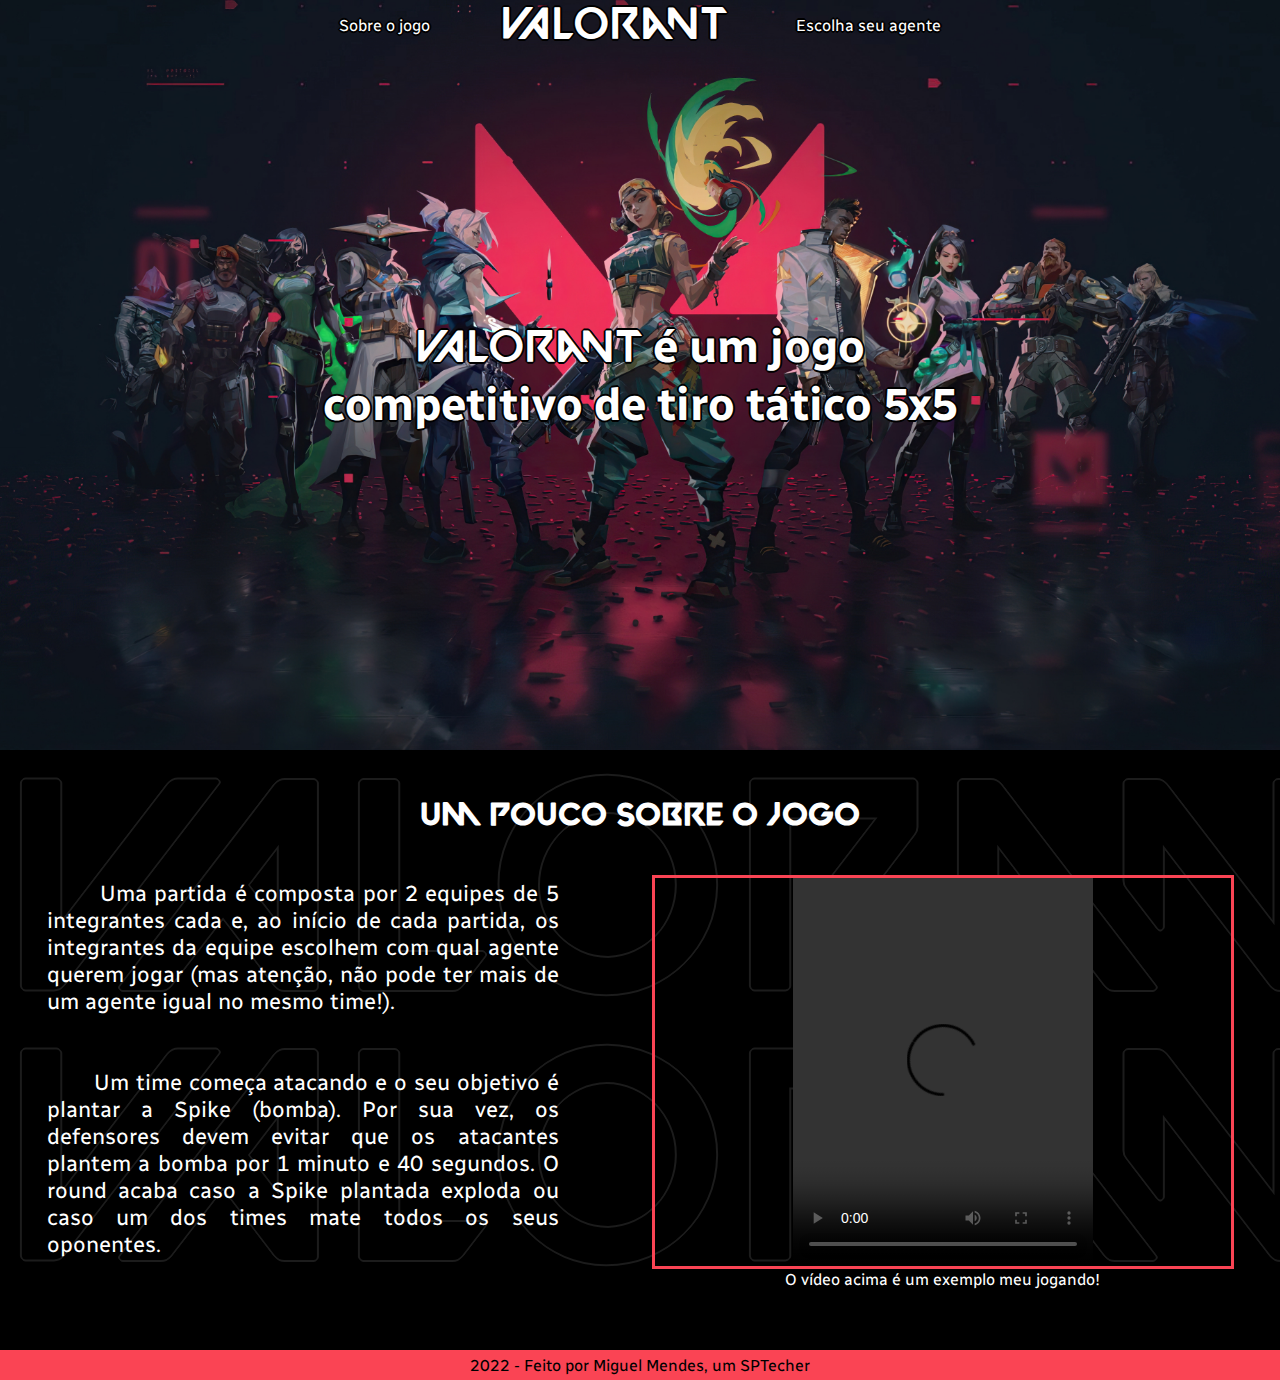
==== index.html @ 9a8d0a12 "Finalização do index" ====
<!DOCTYPE html>
<html lang="en">
  <head>
    <meta charset="UTF-8" />
    <meta http-equiv="X-UA-Compatible" content="IE=edge" />
    <meta name="viewport" content="width=device-width, initial-scale=1.0" />
    <title>Projeto do Miguel</title>
    <link rel="stylesheet" href="style.css" />
  </head>
  <body>
    <header>
      <div class="container_header">
        <a href="#sobre" class="item_lista">Sobre o jogo</a>
        <a href="" class="icon_val">vALORaNT</a>
        <a href="" class="item_lista">Escolha seu agente</a>
      </div>
    </header>
    <div class="banner">
      <div class="container_banner">
        <h1>
          <span class="text_valo">vALORaNT</span> é um jogo competitivo de tiro
          tático 5x5
        </h1>
      </div>
    </div>
    <div class="sobre_o_jogo" id="sobre">
      <span class="fundo">vALORaNT</span>
      <span class="fundo2">vALORaNT</span>
      <div class="container1">
        <h1>Um pouco sobre o jogo</h1>
      </div>
      <div class="container2">
        <div class="explicacao_jogo">
          <span class="span_p1">&nbsp;&nbsp;&nbsp;&nbsp;&nbsp;&nbsp;&nbsp;Uma partida é composta por 2 equipes de 5 integrantes cada e, ao início de cada partida, os integrantes
          da equipe escolhem com qual agente querem jogar (mas atenção, não pode ter mais de um agente igual no mesmo time!).</span>
          <br><br>
          <span class="span_p2">&nbsp;&nbsp;&nbsp;&nbsp;&nbsp;&nbsp;&nbsp;Um time começa atacando e o seu objetivo é plantar a Spike (bomba). Por sua vez, os defensores
            devem evitar que os atacantes plantem a bomba por 1 minuto e 40 segundos. O round acaba caso a Spike plantada exploda ou
            caso um dos times mate todos os seus oponentes.
          </span>
        </div>
        <div class="video_highlight">
          <video src="videos/5k no reload.mp4" controls loop></video>
          <p>O vídeo acima é um exemplo meu jogando!</p>
        </div>
      </div>
    </div>
    <div id="div_escolha_agentes"></div>
    <footer>
      <span>2022 - Feito por Miguel Mendes, um SPTecher</span>
    </footer>
  </body>
</html>
---- style.css ----
/* Globais */
@font-face {
    font-family: 'VALORANT';
    src: url(fonts/Valorant_Font.ttf);
}

@font-face {
    font-family: 'Radio_canada';
    src: url(fonts/Radio_Canada/RadioCanada-VariableFont_wdth\,wght.ttf);
}

html{
    scroll-behavior: smooth;
}

body{
    margin: 0;
    padding: 0;
    font-family: 'Radio_canada';
}

h1{
    margin: 0;
}

p{
    margin: 0;
    padding: 0;
}

/* width */
::-webkit-scrollbar {
    width: 5px;
  }
  
  /* Handle */
  ::-webkit-scrollbar-thumb {
    background: #fa4454;
  }
  

/* Header */
header{
    display: flex;
    justify-content: center;
    background-color: #00000000;
    position: absolute;
    z-index: 3;
    width: 100%;
    height: 50px;
    /* border-bottom: #fa4454 2px solid; */
}

.container_header{
    width: 50%;
    display: flex;
    justify-content: space-evenly;
    align-items: center;
}

.container_header a{
    text-decoration: none;
    text-shadow: 2px 0 0 #000, -2px 0 0 #000, 0 2px 0 #000, 0 -2px 0 #000, 1px 1px #000, -1px -1px 0 #000, 1px -1px 0 #000, -1px 1px 0 #000;
}

.icon_val{
    font-family: 'VALORANT';
    font-size: 45px;
    margin: 10px 50px;
    padding: 0;
    color: white;
    padding-top: 7px;
}

.icon_val:hover{
    color: #fa4454;
}

.item_lista{
    color: white;
}

.item_lista:hover{
    color: #fa4454;
}

/* Banner */
.banner{
    background-image: url('imagens/banner3.jpg');
    background-size: cover;
    background-position: center;
    height: 750px;
    display: flex;
    align-items: center;
    justify-content: center;
}

.container_banner{
    width: 50%;
    display: flex;
    justify-content: center;
}

.container_banner h1{
    color: white;
    font-size: 45px;
    text-align: center;
    text-shadow: 2px 0 0 #000, -2px 0 0 #000, 0 2px 0 #000, 0 -2px 0 #000, 1px 1px #000, -1px -1px 0 #000, 1px -1px 0 #000, -1px 1px 0 #000;
}

.text_valo{
    font-family: 'VALORANT';
    font-weight: normal;
}

/* sobre o jogo */

.sobre_o_jogo{
    height: 600px;
    background-color: #000;
    display: flex;
    flex-direction: column;
    position: relative;
}

.sobre_o_jogo .fundo{
    font-family: 'VALORANT';
    font-size: 300px;
    color: black;
    position: absolute;
    z-index: 1;
    text-shadow: 2px 0 0 #1c1c1c, -2px 0 0 #1c1c1c, 0 2px 0 #1c1c1c, 0 -2px 0 #1c1c1c, 1px 1px #1c1c1c, -1px -1px 0 #1c1c1c, 1px -1px 0 #1c1c1c, -1px 1px 0 #1c1c1c
}

.sobre_o_jogo .fundo2{
    font-family: 'VALORANT';
    font-size: 300px;
    color: black;
    position: absolute;
    bottom: 0;
    z-index: 1;
    text-shadow: 2px 0 0 #1c1c1c, -2px 0 0 #1c1c1c, 0 2px 0 #1c1c1c, 0 -2px 0 #1c1c1c, 1px 1px #1c1c1c, -1px -1px 0 #1c1c1c, 1px -1px 0 #1c1c1c, -1px 1px 0 #1c1c1c
}

.sobre_o_jogo h1{
    color: white;
    font-family: 'VALORANT';
    padding-top: 10px;
}

.sobre_o_jogo .container1{
    display: flex;
    justify-content: center;
    align-items: center;
    width: 100%;
    height: 125px;
    /* border: 1px solid purple; */
    z-index: 3;
}

.sobre_o_jogo .container2{
    width: 100%;
    display: flex;
    justify-content: space-around;
    /* border: 1px solid yellow; */
    height: 300px;
    z-index: 3;
}

.sobre_o_jogo .explicacao_jogo{
    width: 40%;
    /* border: 1px solid white; */
    height: 387px;
    font-size: 22px;
    color: white;
    text-align: justify;
    display: flex;
    flex-direction: column;
    justify-content: center;
    
}

.sobre_o_jogo .video_highlight{
    width: 45%;
    height: 388px;
    color: white;
    text-align: center;
    border: 3px solid #fa4454;
}

.video_highlight video{
    height: 100%;
    cursor: pointer;
}

footer{
    background-color: #fa4454;
    height: 30px;
    display: flex;
    justify-content: center;
    align-items: center;
}
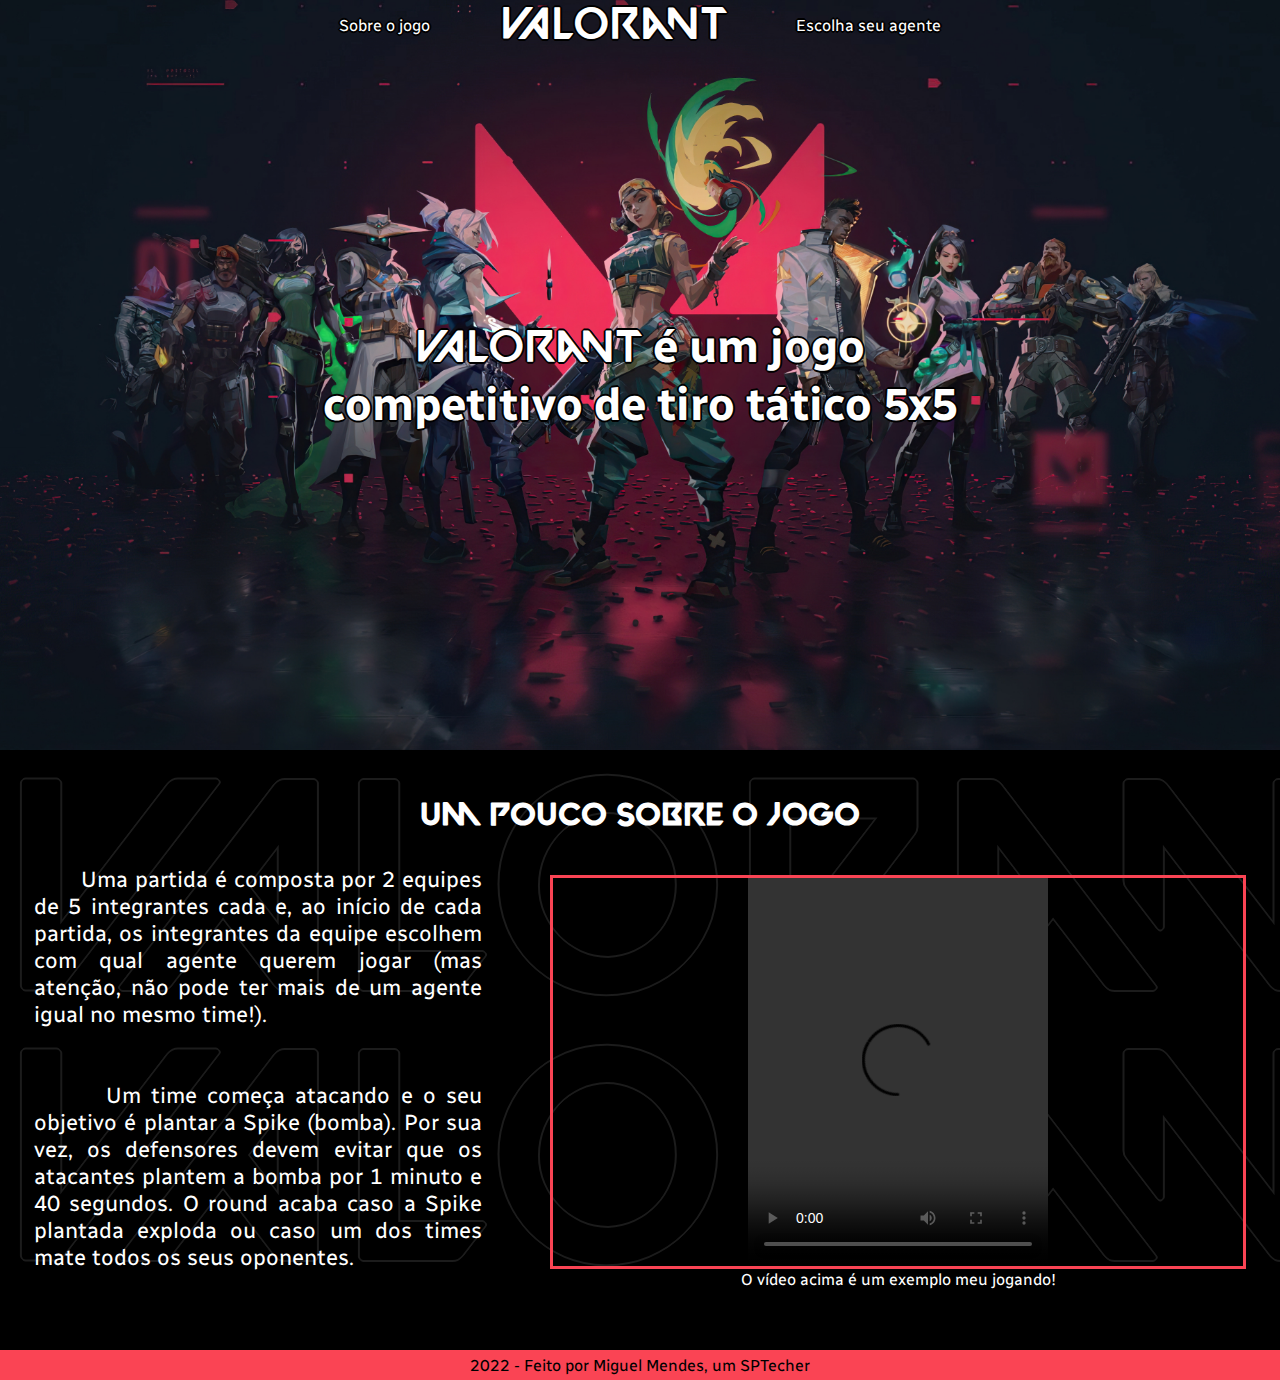
==== commit 63828ea8: "Video da pagina inicial atualizado" ====
--- a/index.html
+++ b/index.html
@@ -11,8 +11,8 @@
     <header>
       <div class="container_header">
         <a href="#sobre" class="item_lista">Sobre o jogo</a>
-        <a href="" class="icon_val">vALORaNT</a>
-        <a href="" class="item_lista">Escolha seu agente</a>
+        <a href="index.html" class="icon_val">vALORaNT</a>
+        <a href="escolha.html" class="item_lista">Escolha seu agente</a>
       </div>
     </header>
     <div class="banner">
@@ -40,7 +40,7 @@
           </span>
         </div>
         <div class="video_highlight">
-          <video src="videos/5k no reload.mp4" controls loop></video>
+          <video src="videos/clutch omen 1x4.mp4" controls loop></video>
           <p>O vídeo acima é um exemplo meu jogando!</p>
         </div>
       </div>
--- a/style.css
+++ b/style.css
@@ -168,7 +168,7 @@
 }
 
 .sobre_o_jogo .explicacao_jogo{
-    width: 40%;
+    width: 35%;
     /* border: 1px solid white; */
     height: 387px;
     font-size: 22px;
@@ -181,7 +181,7 @@
 }
 
 .sobre_o_jogo .video_highlight{
-    width: 45%;
+    width: 690px;
     height: 388px;
     color: white;
     text-align: center;
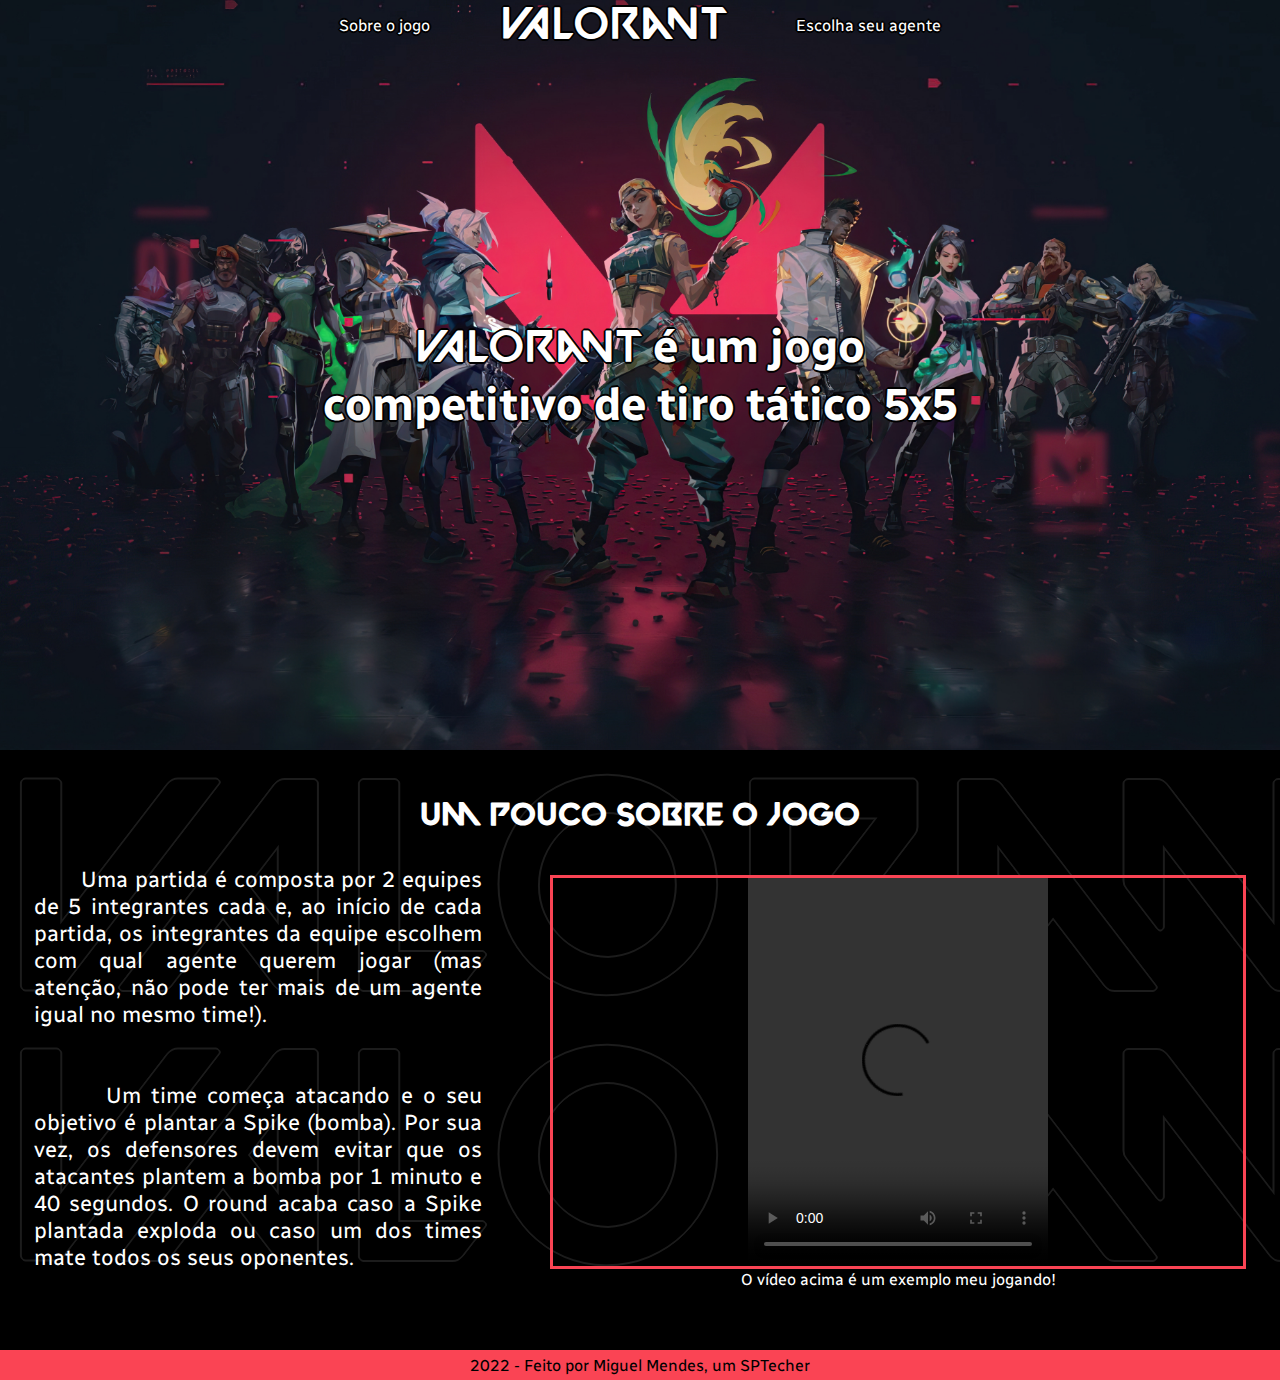
==== commit 9c2548c5: "Atualização do volume default do video" ====
--- a/index.html
+++ b/index.html
@@ -40,7 +40,11 @@
           </span>
         </div>
         <div class="video_highlight">
-          <video src="videos/clutch omen 1x4.mp4" controls loop></video>
+          <video src="videos/clutch omen 1x4.mp4" controls loop>
+            <script>
+              document.getElementsByTagName('video')[0].volume = 0.4;
+            </script>
+          </video>
           <p>O vídeo acima é um exemplo meu jogando!</p>
         </div>
       </div>
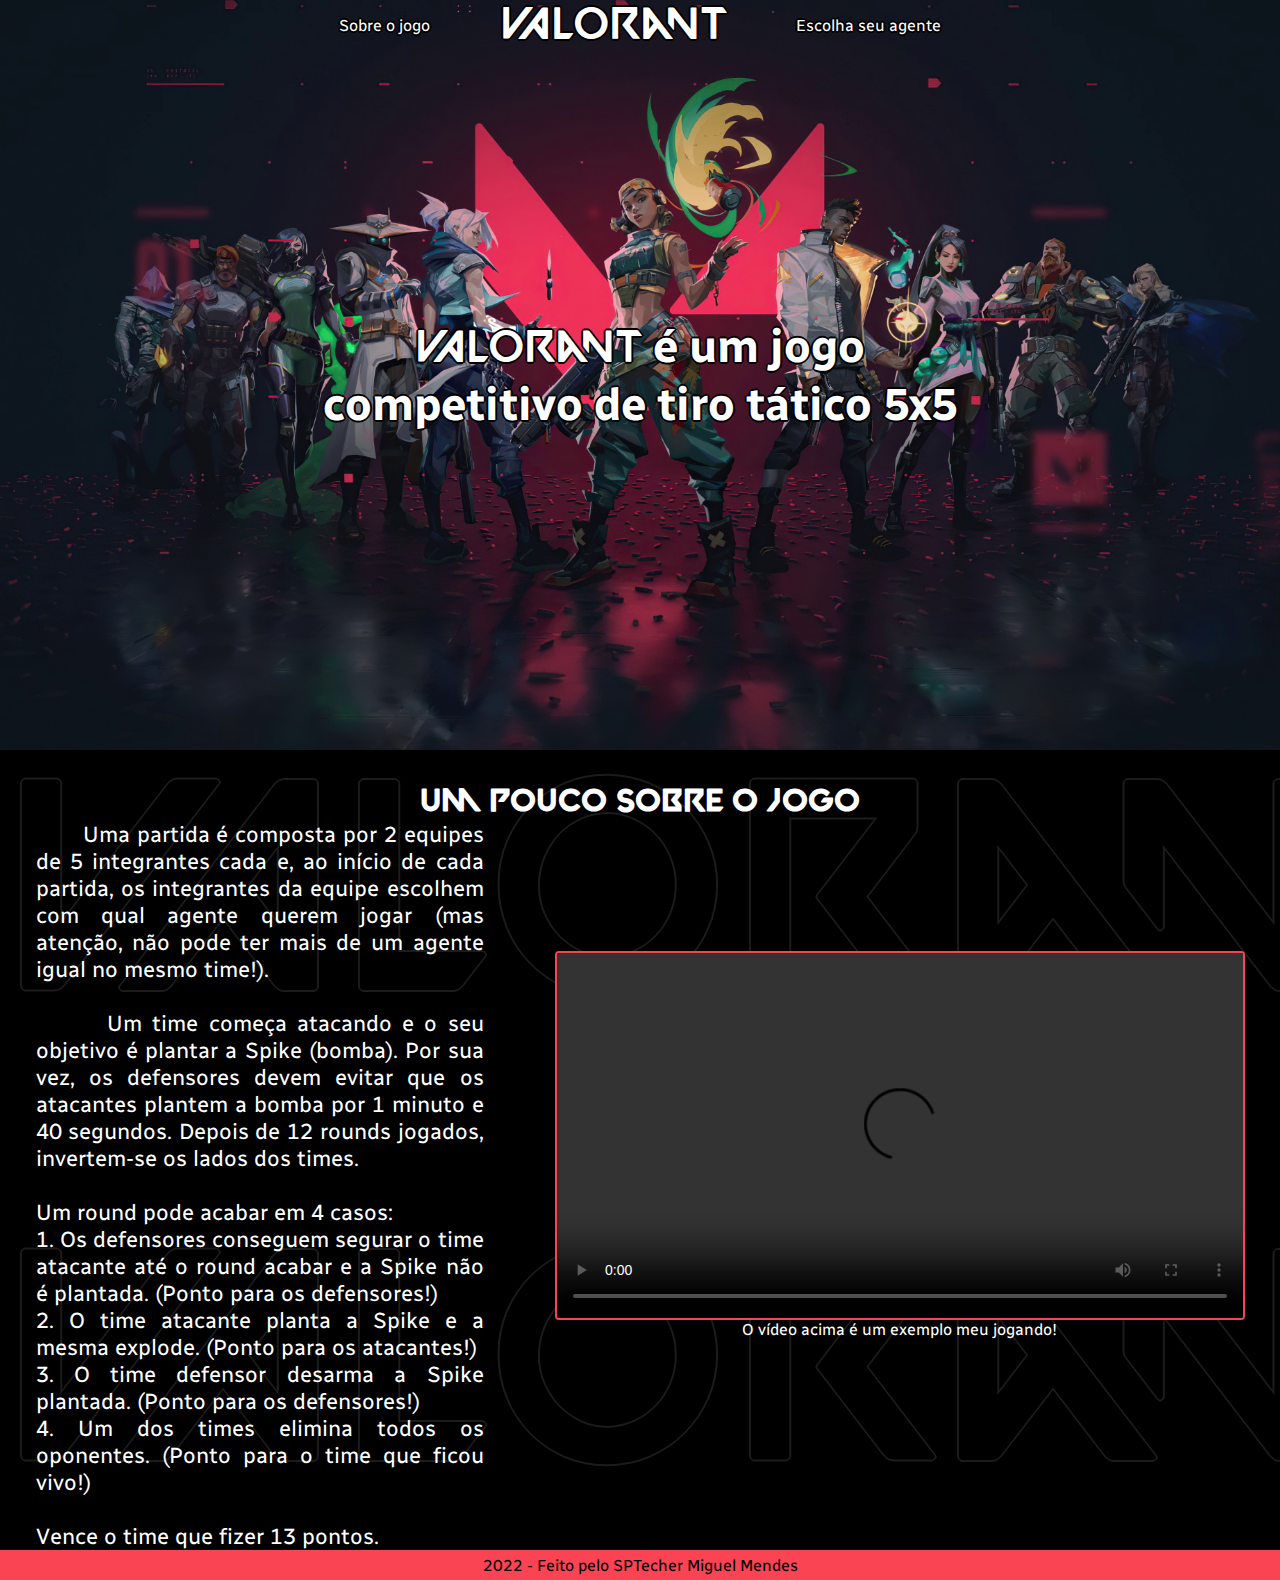
==== commit f0eb7f93: "Atualizaçao do Sobre" ====
--- a/index.html
+++ b/index.html
@@ -6,6 +6,7 @@
     <meta name="viewport" content="width=device-width, initial-scale=1.0" />
     <title>Projeto do Miguel</title>
     <link rel="stylesheet" href="style.css" />
+    <link rel="icon" type="image/png" href="imagens/valorant-favicon.png"/>
   </head>
   <body>
     <header>
@@ -31,27 +32,52 @@
       </div>
       <div class="container2">
         <div class="explicacao_jogo">
-          <span class="span_p1">&nbsp;&nbsp;&nbsp;&nbsp;&nbsp;&nbsp;&nbsp;Uma partida é composta por 2 equipes de 5 integrantes cada e, ao início de cada partida, os integrantes
-          da equipe escolhem com qual agente querem jogar (mas atenção, não pode ter mais de um agente igual no mesmo time!).</span>
-          <br><br>
-          <span class="span_p2">&nbsp;&nbsp;&nbsp;&nbsp;&nbsp;&nbsp;&nbsp;Um time começa atacando e o seu objetivo é plantar a Spike (bomba). Por sua vez, os defensores
-            devem evitar que os atacantes plantem a bomba por 1 minuto e 40 segundos. O round acaba caso a Spike plantada exploda ou
-            caso um dos times mate todos os seus oponentes.
-          </span>
+          <p>
+            &nbsp;&nbsp;&nbsp;&nbsp;&nbsp;&nbsp;&nbsp;Uma partida é composta por
+            2 equipes de 5 integrantes cada e, ao início de cada partida, os
+            integrantes da equipe escolhem com qual agente querem jogar (mas
+            atenção, não pode ter mais de um agente igual no mesmo time!).
+          </p>
+          <br />
+          <p>
+            &nbsp;&nbsp;&nbsp;&nbsp;&nbsp;&nbsp;&nbsp;Um time começa atacando e
+            o seu objetivo é plantar a Spike (bomba). Por sua vez, os defensores
+            devem evitar que os atacantes plantem a bomba por 1 minuto e 40
+            segundos. Depois de 12 rounds jogados, invertem-se os lados dos
+            times.
+          </p>
+          <br />
+          <p>
+            Um round pode acabar em 4 casos:
+            <br />
+            1. Os defensores conseguem segurar o time atacante até o round
+            acabar e a Spike não é plantada. (Ponto para os defensores!)
+            <br />
+            2. O time atacante planta a Spike e a mesma explode. (Ponto para os
+            atacantes!)
+            <br />
+            3. O time defensor desarma a Spike plantada. (Ponto para os
+            defensores!)
+            <br />
+            4. Um dos times elimina todos os oponentes. (Ponto para o time que
+            ficou vivo!)
+          </p>
+          <br />
+          <p>Vence o time que fizer 13 pontos.</p>
         </div>
         <div class="video_highlight">
-          <video src="videos/clutch omen 1x4.mp4" controls loop>
-            <script>
-              document.getElementsByTagName('video')[0].volume = 0.4;
-            </script>
-          </video>
+          <video src="videos/clutch omen 1x4.mp4" controls loop></video>
           <p>O vídeo acima é um exemplo meu jogando!</p>
         </div>
       </div>
     </div>
     <div id="div_escolha_agentes"></div>
     <footer>
-      <span>2022 - Feito por Miguel Mendes, um SPTecher</span>
+      <span>2022 - Feito pelo SPTecher Miguel Mendes</span>
     </footer>
   </body>
 </html>
+
+<script>
+  document.getElementsByTagName("video")[0].volume = 0.5;
+</script>
--- a/style.css
+++ b/style.css
@@ -116,7 +116,7 @@
 /* sobre o jogo */
 
 .sobre_o_jogo{
-    height: 600px;
+    height: 800px;
     background-color: #000;
     display: flex;
     flex-direction: column;
@@ -151,9 +151,9 @@
 .sobre_o_jogo .container1{
     display: flex;
     justify-content: center;
-    align-items: center;
+    align-items: flex-end;
     width: 100%;
-    height: 125px;
+    height: 90px;
     /* border: 1px solid purple; */
     z-index: 3;
 }
@@ -163,14 +163,13 @@
     display: flex;
     justify-content: space-around;
     /* border: 1px solid yellow; */
-    height: 300px;
+    height: 100%;
     z-index: 3;
 }
 
 .sobre_o_jogo .explicacao_jogo{
     width: 35%;
     /* border: 1px solid white; */
-    height: 387px;
     font-size: 22px;
     color: white;
     text-align: justify;
@@ -185,13 +184,19 @@
     height: 388px;
     color: white;
     text-align: center;
-    border: 3px solid #fa4454;
+    margin: 130px 0;
+    display: flex;
+    flex-direction: column;
+    justify-content: center;
 }
 
 .video_highlight video{
     height: 100%;
     cursor: pointer;
-}
+    border: 2px solid #fa4454;
+    border-radius: 4px;
+}
+
 
 footer{
     background-color: #fa4454;
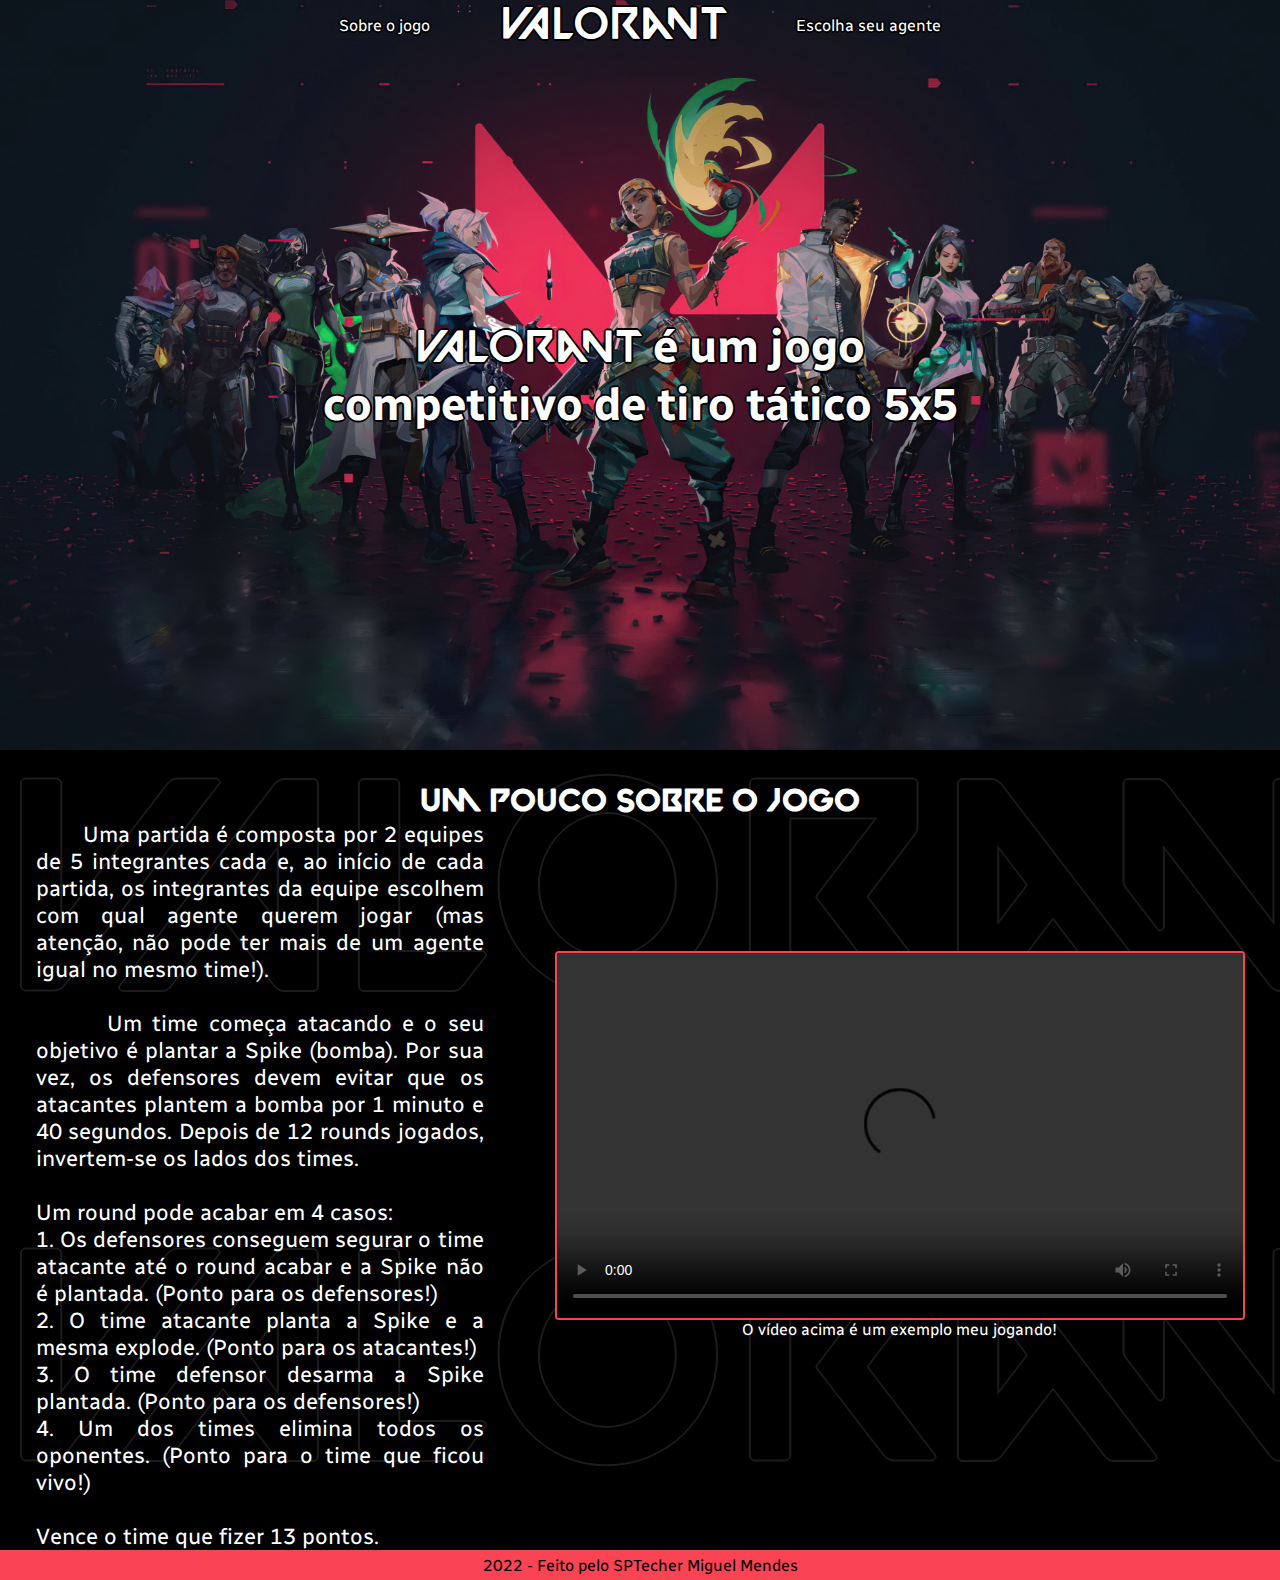
==== commit d3c37b4a: "Merge branch 'main' of https://github.com/miguelmendes04/Projeto-Individual-VALORANT" ====
--- a/index.html
+++ b/index.html
@@ -66,7 +66,11 @@
           <p>Vence o time que fizer 13 pontos.</p>
         </div>
         <div class="video_highlight">
-          <video src="videos/clutch omen 1x4.mp4" controls loop></video>
+          <video src="videos/clutch omen 1x4.mp4" controls loop>
+            <script>
+              document.getElementsByTagName('video')[0].volume = 0.4;
+            </script>
+          </video>
           <p>O vídeo acima é um exemplo meu jogando!</p>
         </div>
       </div>
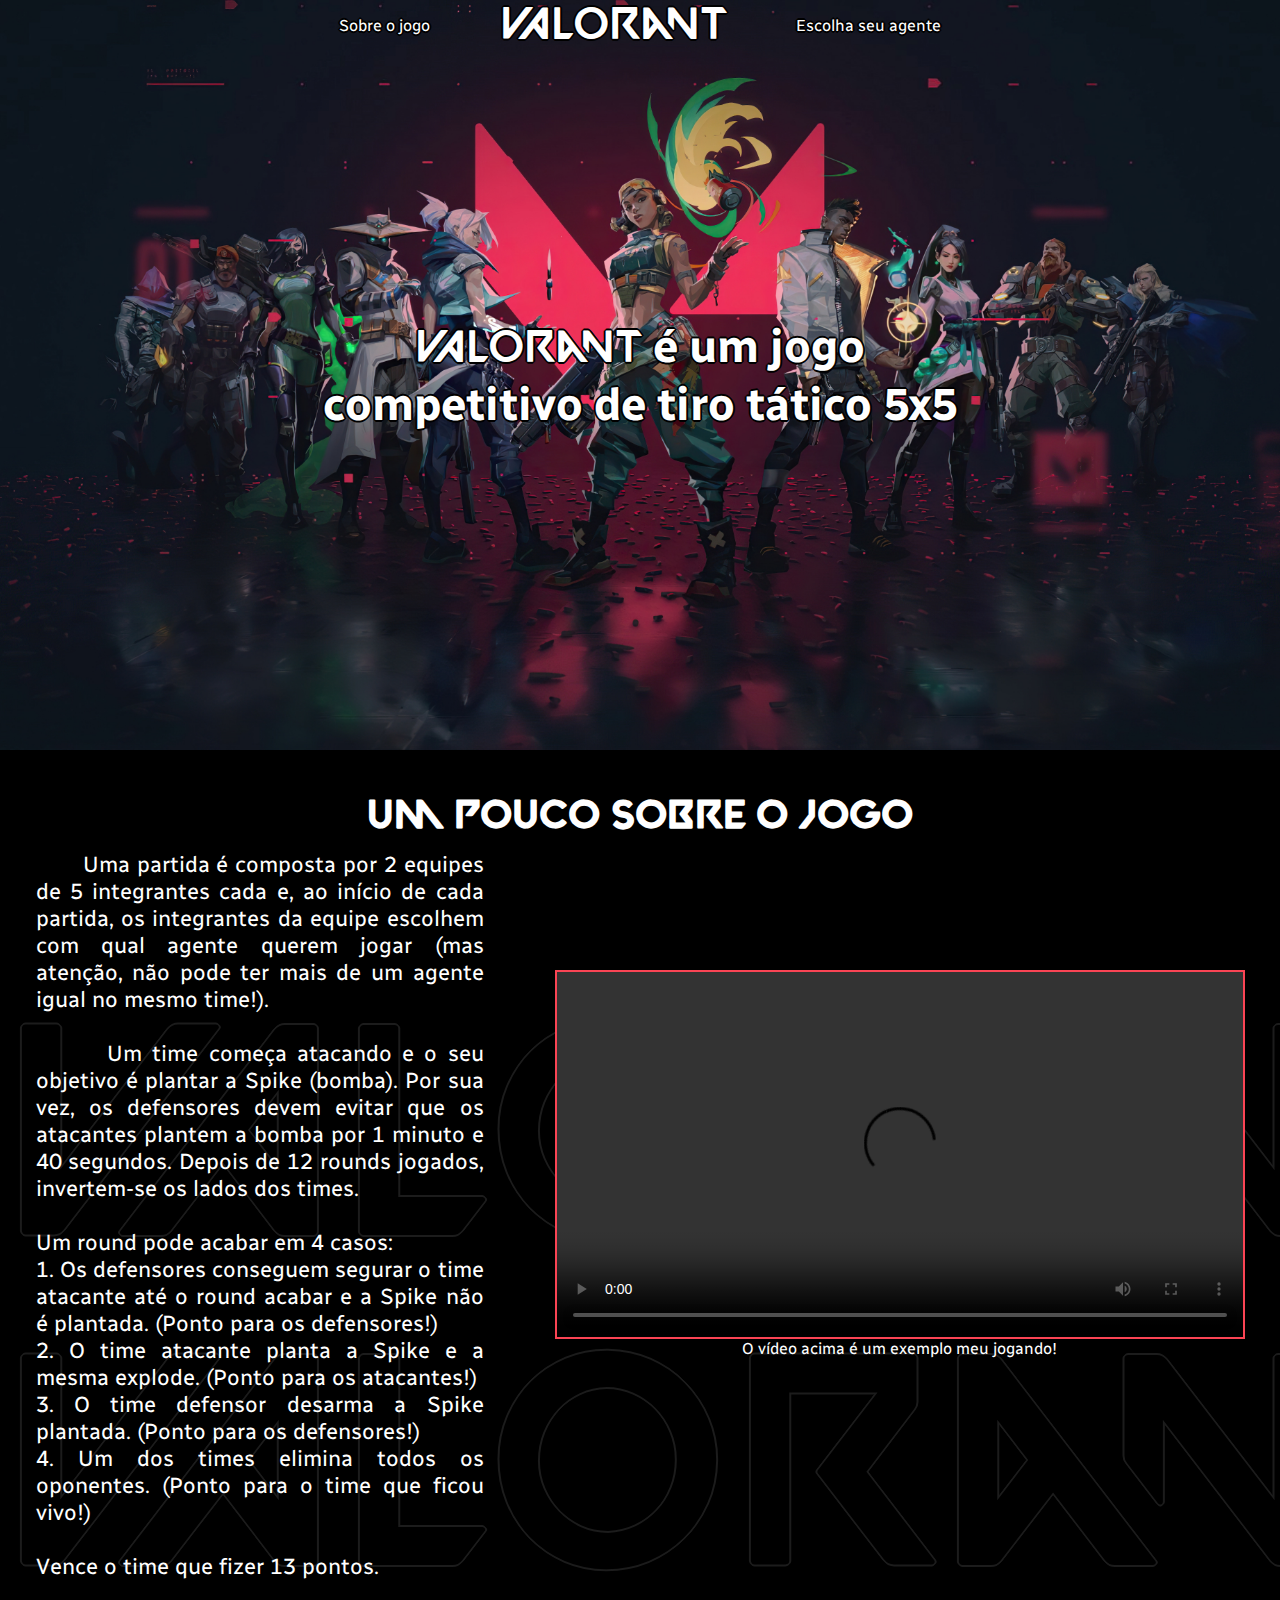
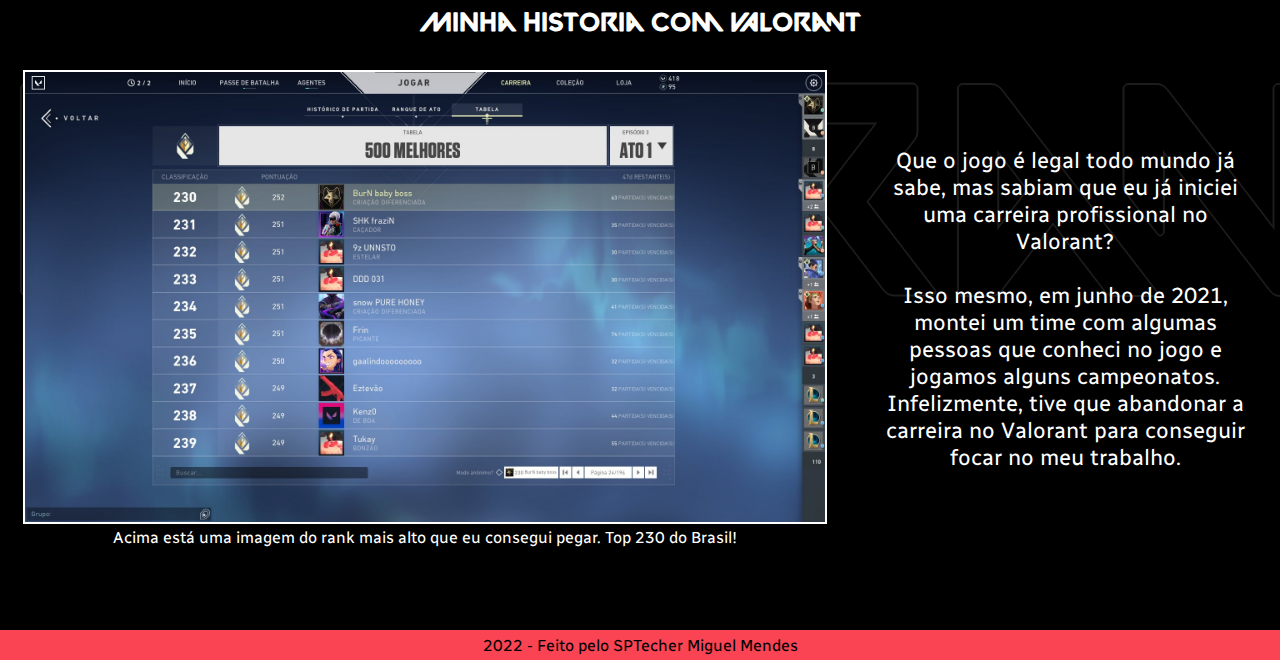
==== commit 3a5b7eaf: "Adição da area sobre mim" ====
--- a/index.html
+++ b/index.html
@@ -6,7 +6,7 @@
     <meta name="viewport" content="width=device-width, initial-scale=1.0" />
     <title>Projeto do Miguel</title>
     <link rel="stylesheet" href="style.css" />
-    <link rel="icon" type="image/png" href="imagens/valorant-favicon.png"/>
+    <link rel="icon" type="image/png" href="imagens/valorant-favicon.png" />
   </head>
   <body>
     <header>
@@ -25,8 +25,11 @@
       </div>
     </div>
     <div class="sobre_o_jogo" id="sobre">
-      <span class="fundo">vALORaNT</span>
-      <span class="fundo2">vALORaNT</span>
+      <div class="fundo_val">
+        <span class="fundo">vALORaNT</span>
+        <span class="fundo">vALORaNT</span>
+        <span class="fundo">vALORaNT</span>
+      </div>
       <div class="container1">
         <h1>Um pouco sobre o jogo</h1>
       </div>
@@ -66,12 +69,37 @@
           <p>Vence o time que fizer 13 pontos.</p>
         </div>
         <div class="video_highlight">
-          <video src="videos/clutch omen 1x4.mp4" controls loop>
+          <video src="videos/video-site.mp4" controls loop>
             <script>
-              document.getElementsByTagName('video')[0].volume = 0.4;
+              document.getElementsByTagName("video")[0].volume = 0.4;
             </script>
           </video>
           <p>O vídeo acima é um exemplo meu jogando!</p>
+        </div>
+      </div>
+      <div class="sobre_mim">
+        <h1>Minha historia com vALORaNT</h1>
+        <div class="container">
+          <div class="div_textos">
+            <p>
+              Que o jogo é legal todo mundo já sabe, mas sabiam que eu já
+              iniciei uma carreira profissional no Valorant?
+            </p>
+            <br />
+            <p>
+              Isso mesmo, em junho de 2021, montei um time com algumas pessoas
+              que conheci no jogo e jogamos alguns campeonatos. Infelizmente,
+              tive que abandonar a carreira no Valorant para conseguir focar no
+              meu trabalho.
+            </p>
+          </div>
+          <div class="div_top230">
+            <img src="imagens/top230.jfif" class="img_top230" />
+            <p>
+              Acima está uma imagem do rank mais alto que eu consegui
+              pegar. Top 230 do Brasil!
+            </p>
+          </div>
         </div>
       </div>
     </div>
--- a/style.css
+++ b/style.css
@@ -116,19 +116,27 @@
 /* sobre o jogo */
 
 .sobre_o_jogo{
-    height: 800px;
+    height: 1400px;
     background-color: #000;
     display: flex;
     flex-direction: column;
     position: relative;
-}
-
-.sobre_o_jogo .fundo{
+    padding-bottom: 80px;
+}
+
+.sobre_o_jogo .fundo_val{
+    position: absolute;
+    height: 100%;
+    z-index: 1;
+    display: flex;
+    flex-direction: column;
+    justify-content: center;
+}
+
+.sobre_o_jogo .fundo_val .fundo{
     font-family: 'VALORANT';
     font-size: 300px;
     color: black;
-    position: absolute;
-    z-index: 1;
     text-shadow: 2px 0 0 #1c1c1c, -2px 0 0 #1c1c1c, 0 2px 0 #1c1c1c, 0 -2px 0 #1c1c1c, 1px 1px #1c1c1c, -1px -1px 0 #1c1c1c, 1px -1px 0 #1c1c1c, -1px 1px 0 #1c1c1c
 }
 
@@ -145,7 +153,8 @@
 .sobre_o_jogo h1{
     color: white;
     font-family: 'VALORANT';
-    padding-top: 10px;
+    padding-top: 20px;
+    font-size: 40px;
 }
 
 .sobre_o_jogo .container1{
@@ -163,7 +172,7 @@
     display: flex;
     justify-content: space-around;
     /* border: 1px solid yellow; */
-    height: 100%;
+    height: 750px;
     z-index: 3;
 }
 
@@ -194,8 +203,43 @@
     height: 100%;
     cursor: pointer;
     border: 2px solid #fa4454;
-    border-radius: 4px;
-}
+}
+
+.sobre_mim{
+    color: white;
+    z-index: 3;
+}
+
+.sobre_mim .container{
+    display: flex;
+    flex-direction: row-reverse;
+    justify-content: space-around;
+}
+
+.sobre_mim .container .div_textos{
+    width: 30%;
+    font-size: 22px;
+    text-align: center;
+    display: flex;
+    flex-direction: column;
+    justify-content: center;
+}
+
+.sobre_mim h1{
+    font-size: 26px;
+    text-align: center;
+    margin-bottom: 30px;
+}
+
+.div_top230{
+    text-align: center;
+}
+
+.img_top230{
+    border: 2px white solid;
+    width: 800px;
+}
+
 
 
 footer{
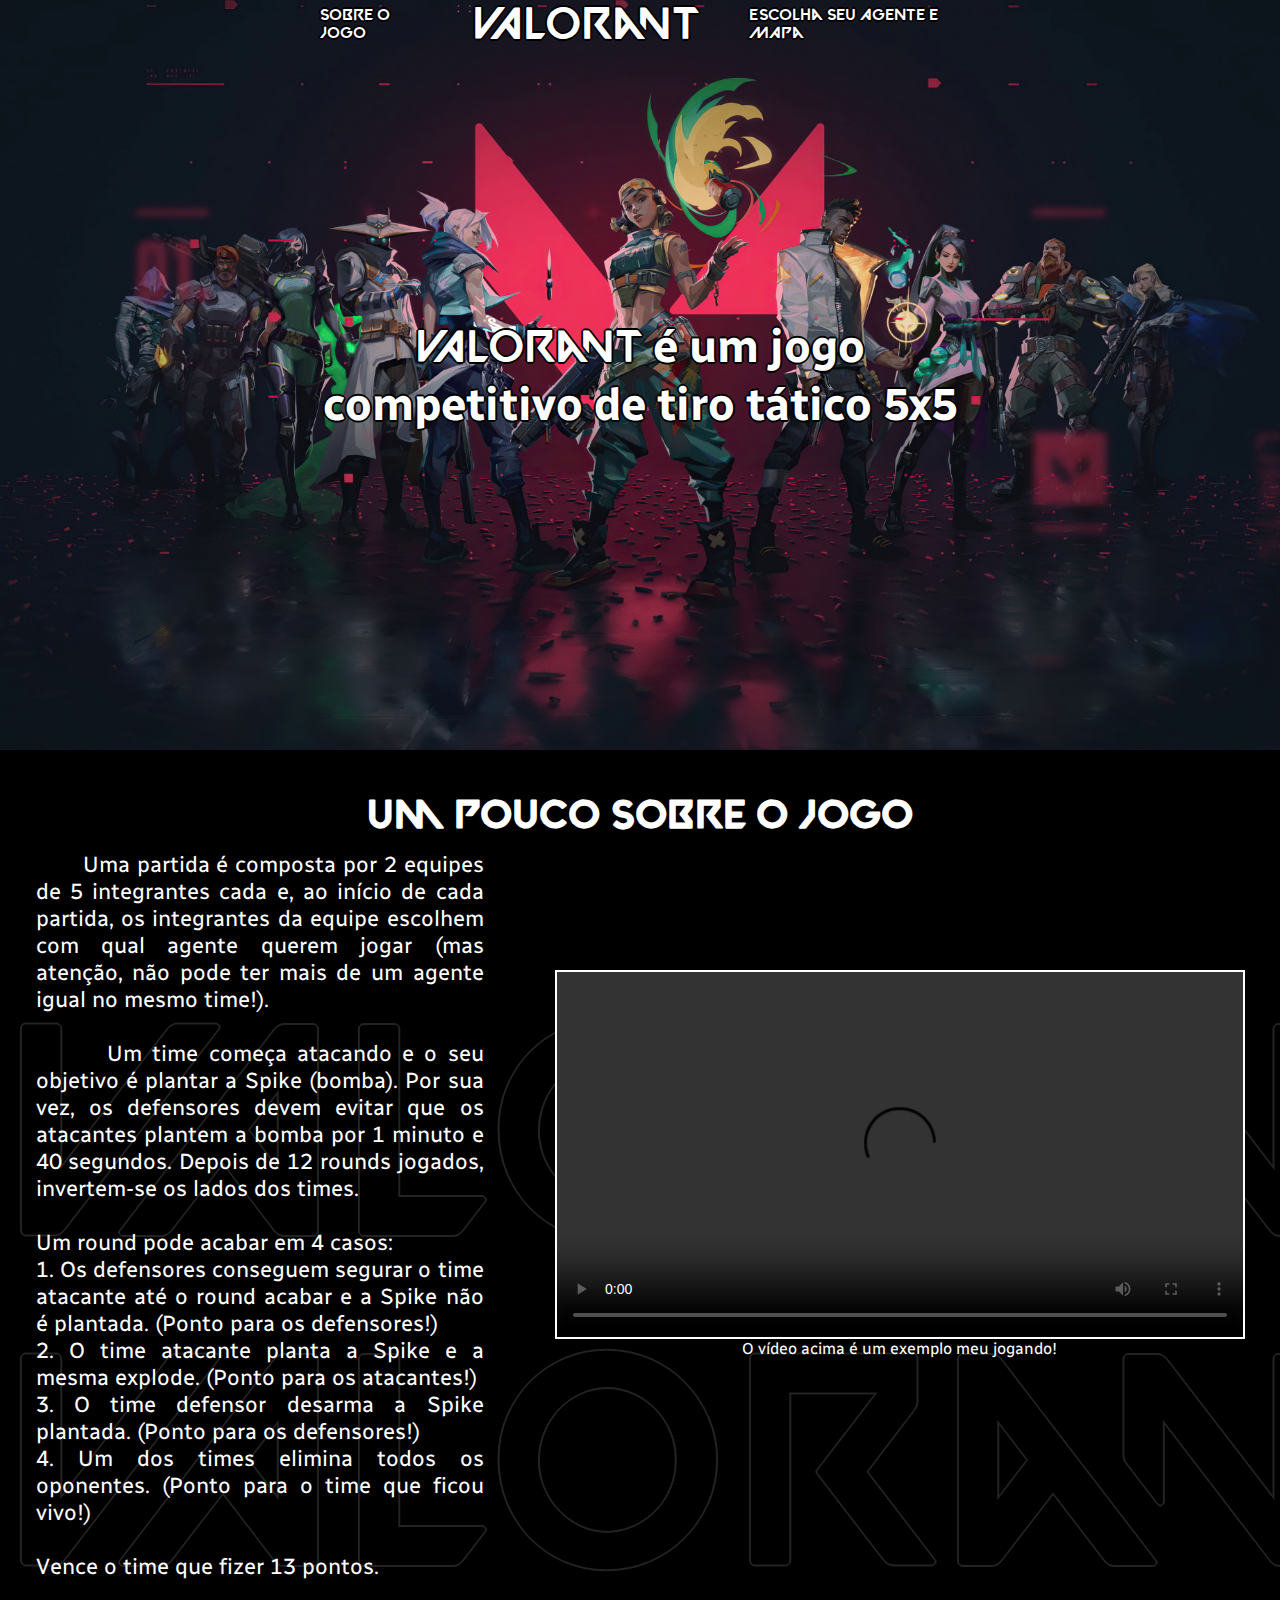
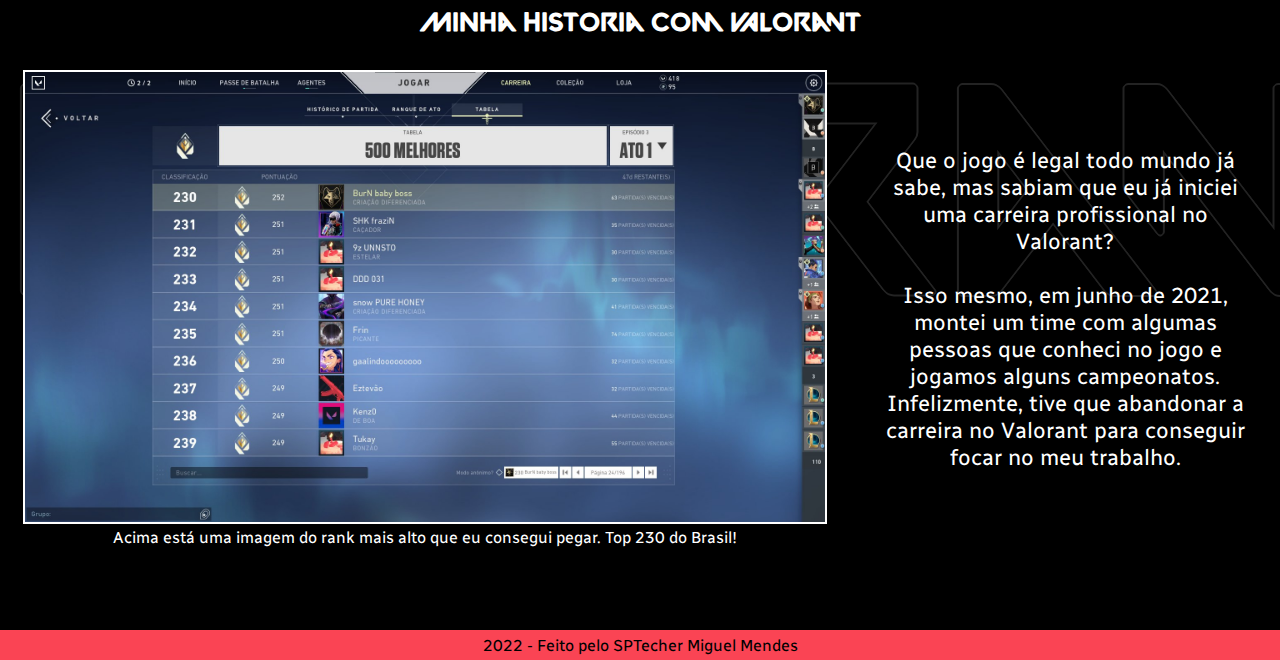
==== commit 15e44ad9: "Inicio da estilização da página de escolha de agentes" ====
--- a/index.html
+++ b/index.html
@@ -13,7 +13,7 @@
       <div class="container_header">
         <a href="#sobre" class="item_lista">Sobre o jogo</a>
         <a href="index.html" class="icon_val">vALORaNT</a>
-        <a href="escolha.html" class="item_lista">Escolha seu agente</a>
+        <a href="escolha.html" class="item_lista">Escolha seu Agente e MApa</a>
       </div>
     </header>
     <div class="banner">
--- a/style.css
+++ b/style.css
@@ -31,6 +31,7 @@
 /* width */
 ::-webkit-scrollbar {
     width: 5px;
+    background-color: black;
   }
   
   /* Handle */
@@ -60,6 +61,7 @@
 
 .container_header a{
     text-decoration: none;
+    font-family: 'VALORANT';
     text-shadow: 2px 0 0 #000, -2px 0 0 #000, 0 2px 0 #000, 0 -2px 0 #000, 1px 1px #000, -1px -1px 0 #000, 1px -1px 0 #000, -1px 1px 0 #000;
 }
 
@@ -137,7 +139,7 @@
     font-family: 'VALORANT';
     font-size: 300px;
     color: black;
-    text-shadow: 2px 0 0 #1c1c1c, -2px 0 0 #1c1c1c, 0 2px 0 #1c1c1c, 0 -2px 0 #1c1c1c, 1px 1px #1c1c1c, -1px -1px 0 #1c1c1c, 1px -1px 0 #1c1c1c, -1px 1px 0 #1c1c1c
+    text-shadow: 2px 0 0 #232323, -2px 0 0 #232323, 0 2px 0 #232323, 0 -2px 0 #232323, 1px 1px #232323, -1px -1px 0 #232323, 1px -1px 0 #232323, -1px 1px 0 #232323
 }
 
 .sobre_o_jogo .fundo2{
@@ -147,7 +149,7 @@
     position: absolute;
     bottom: 0;
     z-index: 1;
-    text-shadow: 2px 0 0 #1c1c1c, -2px 0 0 #1c1c1c, 0 2px 0 #1c1c1c, 0 -2px 0 #1c1c1c, 1px 1px #1c1c1c, -1px -1px 0 #1c1c1c, 1px -1px 0 #1c1c1c, -1px 1px 0 #1c1c1c
+    text-shadow: 2px 0 0 #232323, -2px 0 0 #232323, 0 2px 0 #232323, 0 -2px 0 #232323, 1px 1px #232323, -1px -1px 0 #232323, 1px -1px 0 #232323, -1px 1px 0 #232323
 }
 
 .sobre_o_jogo h1{
@@ -202,7 +204,7 @@
 .video_highlight video{
     height: 100%;
     cursor: pointer;
-    border: 2px solid #fa4454;
+    border: 2px solid white;
 }
 
 .sobre_mim{
@@ -240,7 +242,154 @@
     width: 800px;
 }
 
-
+/* Escolha seu agente */
+body{
+    background-size: cover;
+    background-position: center;
+}
+
+.container_select{
+    display: flex;
+    justify-content: flex-end;
+}
+
+.select_mapas{
+    margin: 50px 16px 0 0;
+    padding: 12px;
+    background-color: black;
+    border-radius: 0 10px 0 10px;
+    font-size: 16px;
+    color: white;
+    /* text-shadow: 1px 0 0 white, -1px 0 0 white, 0 1px 0 white, 0 -1px 0 white, 1px 1px white, -1px -1px 0 white, 1px -1px 0 white, -1px 1px 0 white; */
+    
+}
+
+.select_mapas select{
+    background-color: black;
+    border: 2px solid white;
+    color: white;
+    border-radius: 10px;
+    text-align: center;
+    font-size: 12px;
+}
+
+.container_mais_votados{
+    display: flex;
+}
+
+.mais_votados{
+    height: 224px;
+    width: 350px;
+    background-color: rgba(0, 0, 0, 0.452);
+    margin-left: 12px;
+    display: flex;
+    flex-direction: column;
+    justify-content: center;
+    color: white;
+    border-radius: 5px;
+}
+
+.mais_votados h1{
+    font-size: 20px;
+    text-align: center;
+}
+
+.mais_votados div{
+    display: flex;
+    align-items: center;
+}
+
+.mais_votados div h2{
+    font-size: 36px;
+}
+
+.primeiro_lugar{
+    height: 100px;
+    /* border: 1px solid yellow; */
+}
+
+.segundo_lugar{
+    height: 50px;
+    /* border: 1px solid purple; */
+}
+
+.terceiro_lugar{
+    height: 50px;
+    /* border: 1px solid red; */
+}
+
+.selecionar_agentes{
+    height: 400px;
+    display: flex;
+    flex-direction: column;
+    justify-content: end;
+}
+
+.info_agentes{
+    height: 100px;
+    width: 40%;
+    padding-left: 12px;
+    font-family: 'VALORANT';
+    color: white;
+    text-shadow: 2px 0 0 #000, -2px 0 0 #000, 0 2px 0 #000, 0 -2px 0 #000, 1px 1px #000, -1px -1px 0 #000, 1px -1px 0 #000, -1px 1px 0 #000;
+    /* border: 1px solid yellow; */
+}
+
+.info_agentes p{
+    font-family: 'Radio_canada';
+}
+
+.info_agentes span{
+    font-family: 'Radio_canada';
+}
+
+.btn_confirmar{
+    width: 150px;
+    height: 50px;
+    border: 2px solid black;
+    border-radius: 5px;
+    color: white;
+    background-color: black;
+    font-size: 24px;
+    margin: 0 auto 20px;
+    font-weight: 600;
+}
+
+.btn_confirmar:hover{
+    background-color: #f73243;
+    cursor: pointer;
+    font-size: 24px;
+    margin: 0 auto 20px;
+    font-weight: 600;
+}
+
+.classes_agentes{
+    width: 50%;
+    display: flex;
+    flex-direction: column;
+    padding: 0 14px;
+}
+
+.agente{
+    width: 70px;
+    height: 70px;
+    background-color: transparent;
+    cursor: pointer;
+    border-radius: 5px;
+}
+
+.agente:hover{
+    border: 2px solid #fa4454;
+}
+
+
+.div_agentes{
+    width: 100%;
+    height: 120px;
+    display: flex;
+    justify-content: space-evenly;
+    align-items: center;
+}
 
 footer{
     background-color: #fa4454;
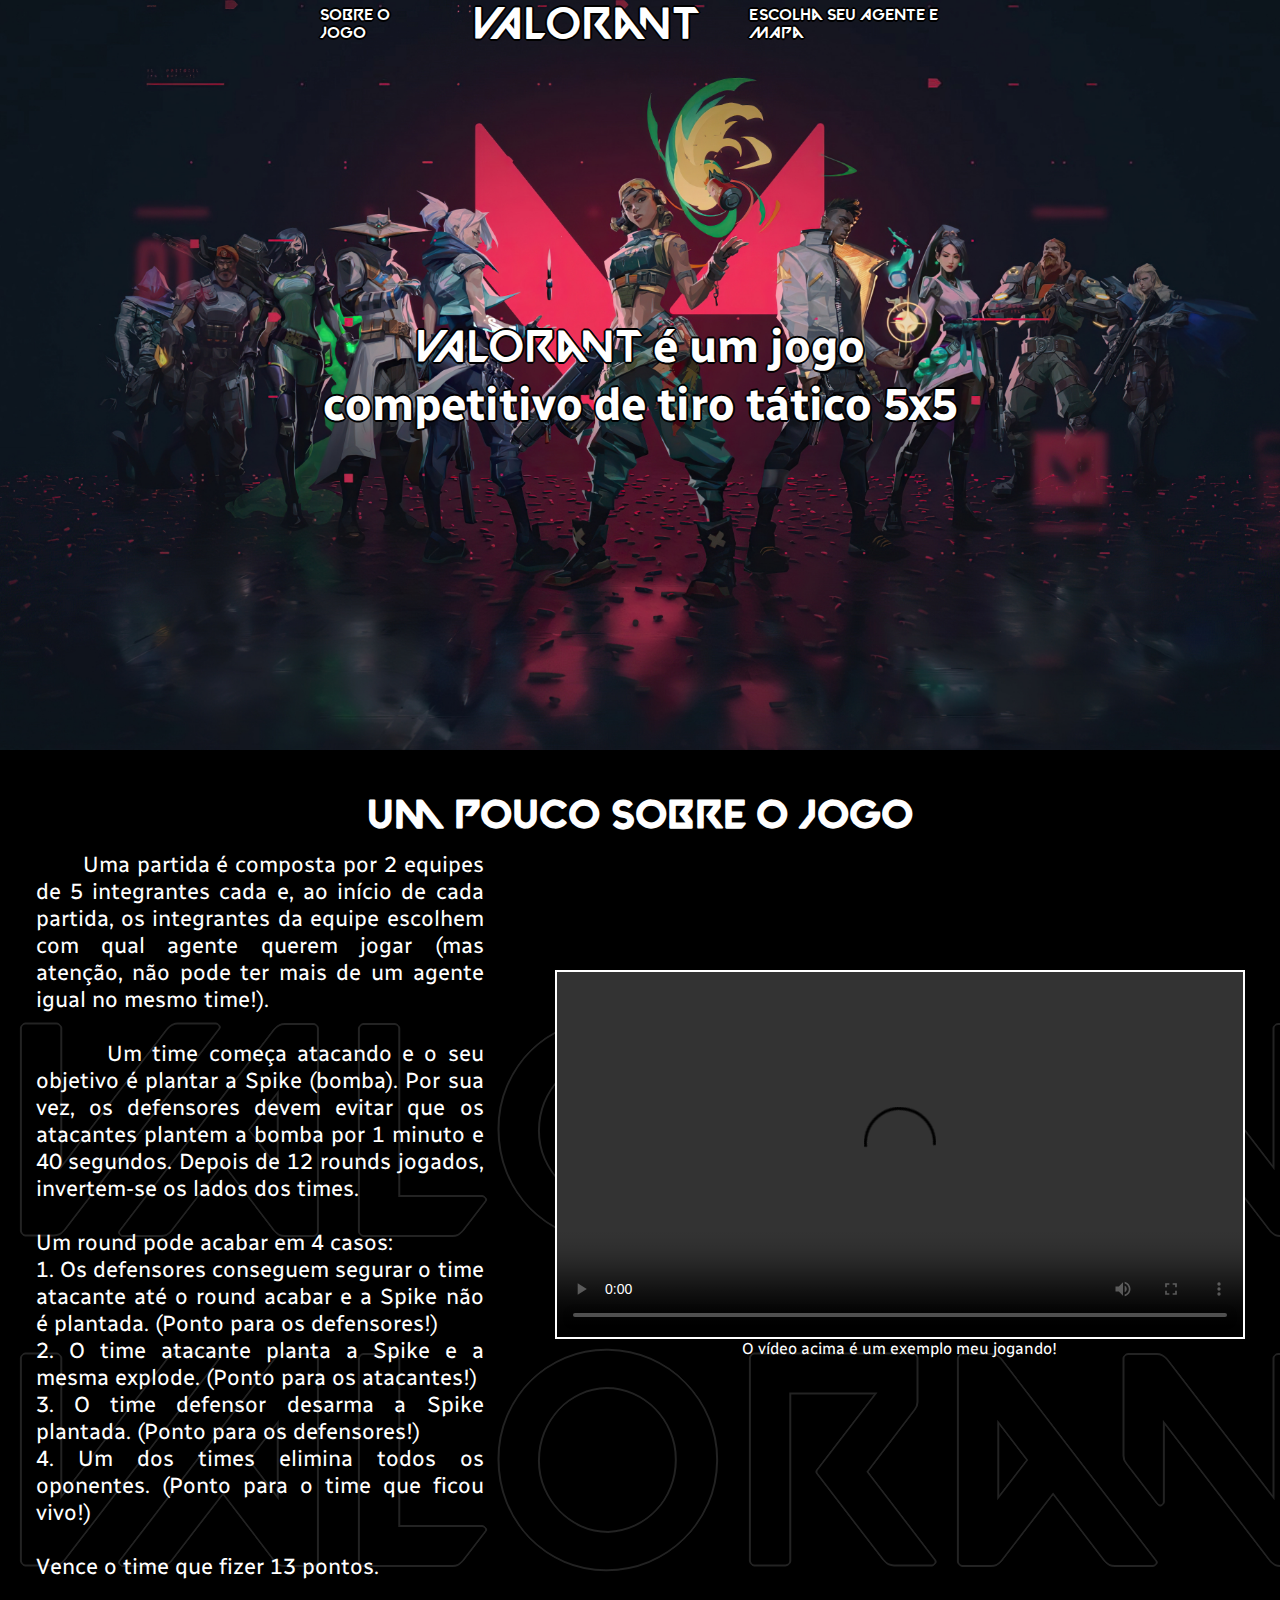
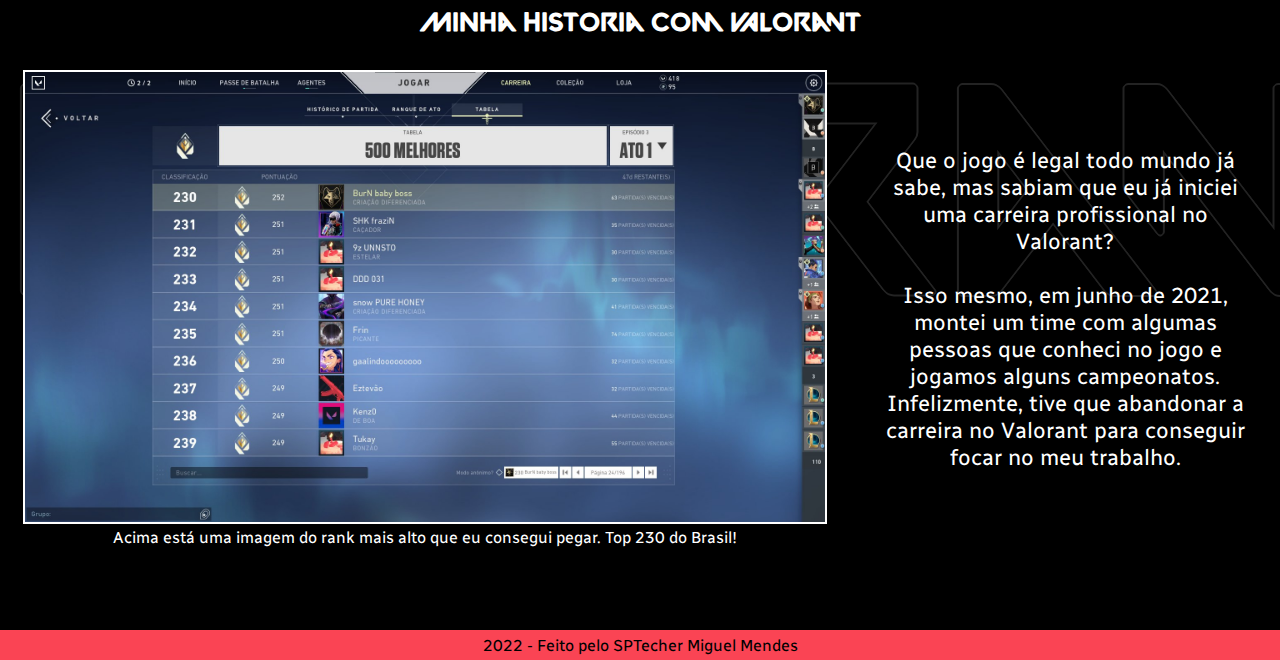
==== commit 050bbafd: "Correção do bg" ====
--- a/index.html
+++ b/index.html
@@ -69,9 +69,9 @@
           <p>Vence o time que fizer 13 pontos.</p>
         </div>
         <div class="video_highlight">
-          <video src="videos/video-site.mp4" controls loop>
+          <video src="videos/5k sem reload.mp4" controls loop>
             <script>
-              document.getElementsByTagName("video")[0].volume = 0.4;
+              document.getElementsByTagName("video")[0].volume = 0.3;
             </script>
           </video>
           <p>O vídeo acima é um exemplo meu jogando!</p>
@@ -109,7 +109,3 @@
     </footer>
   </body>
 </html>
-
-<script>
-  document.getElementsByTagName("video")[0].volume = 0.5;
-</script>
--- a/style.css
+++ b/style.css
@@ -246,6 +246,7 @@
 body{
     background-size: cover;
     background-position: center;
+    background-repeat: no-repeat;
 }
 
 .container_select{
@@ -280,7 +281,7 @@
 .mais_votados{
     height: 224px;
     width: 350px;
-    background-color: rgba(0, 0, 0, 0.452);
+    background-color: #00000073;
     margin-left: 12px;
     display: flex;
     flex-direction: column;
@@ -363,13 +364,6 @@
     font-weight: 600;
 }
 
-.classes_agentes{
-    width: 50%;
-    display: flex;
-    flex-direction: column;
-    padding: 0 14px;
-}
-
 .agente{
     width: 70px;
     height: 70px;
